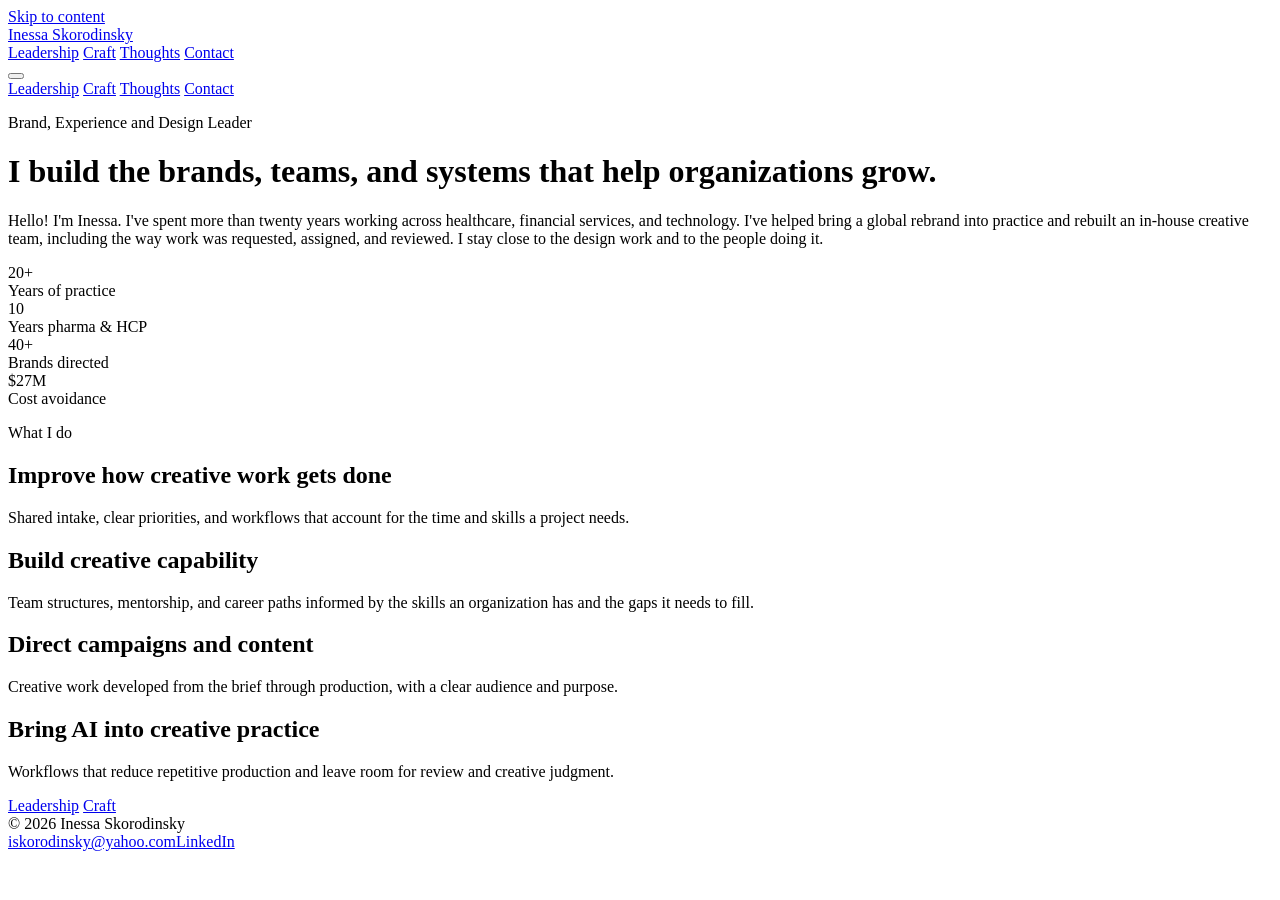
==== index.html @ 43c983c7 "Publish portfolio pages" ====
<!DOCTYPE html>
<html lang="en" class="no-js"><head><meta charset="UTF-8"><meta name="viewport" content="width=device-width, initial-scale=1"><title>Inessa Skorodinsky — Brand, Experience and Design Leader</title><meta name="description" content="Inessa Skorodinsky builds brands, creative teams, and the systems that help organizations grow. Selected work across healthcare, financial services, and technology."><link rel="canonical" href="https://inessaskorodinsky.com/"><meta property="og:title" content="Inessa Skorodinsky — Brand, Experience and Design Leader"><meta property="og:description" content="Inessa Skorodinsky builds brands, creative teams, and the systems that help organizations grow. Selected work across healthcare, financial services, and technology."><meta property="og:type" content="website"><meta property="og:url" content="https://inessaskorodinsky.com/"><meta property="og:image" content="https://inessaskorodinsky.com/assets/has-cover.webp"><meta name="twitter:card" content="summary_large_image"><meta name="theme-color" content="#ffffff"><link rel="icon" href="assets/favicon.svg" type="image/svg+xml"><link rel="preconnect" href="https://fonts.googleapis.com"><link rel="preconnect" href="https://fonts.gstatic.com" crossorigin><link href="https://fonts.googleapis.com/css2?family=DM+Serif+Display&amp;family=Inter:wght@300;400;500&amp;display=swap" rel="stylesheet"><link rel="stylesheet" href="assets/style.css?v=20260922"><script>document.documentElement.classList.remove('no-js')</script><script type="application/ld+json">{"@context": "https://schema.org", "@type": "WebPage", "name": "Inessa Skorodinsky \u2014 Brand, Experience and Design Leader", "url": "https://inessaskorodinsky.com/", "description": "Inessa Skorodinsky builds brands, creative teams, and the systems that help organizations grow. Selected work across healthcare, financial services, and technology.", "about": {"@type": "Person", "@id": "https://inessaskorodinsky.com/#person", "name": "Inessa Skorodinsky", "jobTitle": "Brand, Experience and Design Leader", "url": "https://inessaskorodinsky.com/", "sameAs": ["https://www.linkedin.com/in/inessaskorodinsky"]}}</script><script src="assets/site.js?v=20260922" defer></script></head><body><a class="skip-link" href="#main">Skip to content</a><div class="wrap">
<nav class="sitenav" aria-label="Main navigation">
  <a class="nav-name" href="index.html">Inessa Skorodinsky</a>
  <div class="nav-links">
    <a href="leadership.html">Leadership</a>
    <a href="craft.html">Craft</a>
    <a href="thoughts.html">Thoughts</a>
    <a href="contact.html">Contact</a>
  </div>
  <button class="burger" aria-label="Menu" aria-expanded="false" aria-controls="mobile-nav" type="button"><span></span><span></span><span></span></button>
  <div class="mobile-menu" id="mobile-nav">
    <a href="leadership.html">Leadership</a>
    <a href="craft.html">Craft</a>
    <a href="thoughts.html">Thoughts</a>
    <a href="contact.html">Contact</a>
  </div>
</nav>
<main id="main" tabindex="-1"><div class="sec">
  <p class="eyebrow">Brand, Experience and Design Leader</p>
  <h1>I build the brands, teams, and systems that help organizations grow.</h1>
  <p class="lede">Hello! I'm Inessa. I've spent more than twenty years working across healthcare, financial services, and technology. I've helped bring a global rebrand into practice and rebuilt an in-house creative team, including the way work was requested, assigned, and reviewed. I stay close to the design work and to the people doing it.</p>
</div>
<div class="sec">
  <div class="grid g4">
    <div class="cell"><div class="num">20+</div><div class="lbl">Years of practice</div></div>
    <div class="cell"><div class="num">10</div><div class="lbl">Years pharma &amp; HCP</div></div>
    <div class="cell"><div class="num">40+</div><div class="lbl">Brands directed</div></div>
    <div class="cell"><div class="num">$27M</div><div class="lbl">Cost avoidance</div></div>
  </div>
</div>
<div class="sec">
  <p class="slabel">What I do</p>
  <div class="grid g2 capabilities">
    <div class="cell"><h2>Improve how creative work gets done</h2><p>Shared intake, clear priorities, and workflows that account for the time and skills a project needs.</p></div>
    <div class="cell"><h2>Build creative capability</h2><p>Team structures, mentorship, and career paths informed by the skills an organization has and the gaps it needs to fill.</p></div>
    <div class="cell"><h2>Direct campaigns and content</h2><p>Creative work developed from the brief through production, with a clear audience and purpose.</p></div>
    <div class="cell"><h2>Bring AI into creative practice</h2><p>Workflows that reduce repetitive production and leave room for review and creative judgment.</p></div>
  </div>
</div>
<div class="sec">
  <div class="entry">
    <a href="leadership.html"><span class="entry-title">Leadership</span></a>
    <a href="craft.html"><span class="entry-title">Craft</span></a>
  </div>
</div>
</main><footer class="footer">
  <span>© 2026 Inessa Skorodinsky</span>
  <div class="flinks"><a href="mailto:iskorodinsky@yahoo.com">iskorodinsky@yahoo.com</a><a href="https://www.linkedin.com/in/inessaskorodinsky" target="_blank" rel="me noopener">LinkedIn</a></div>
</footer>
</div></body></html>
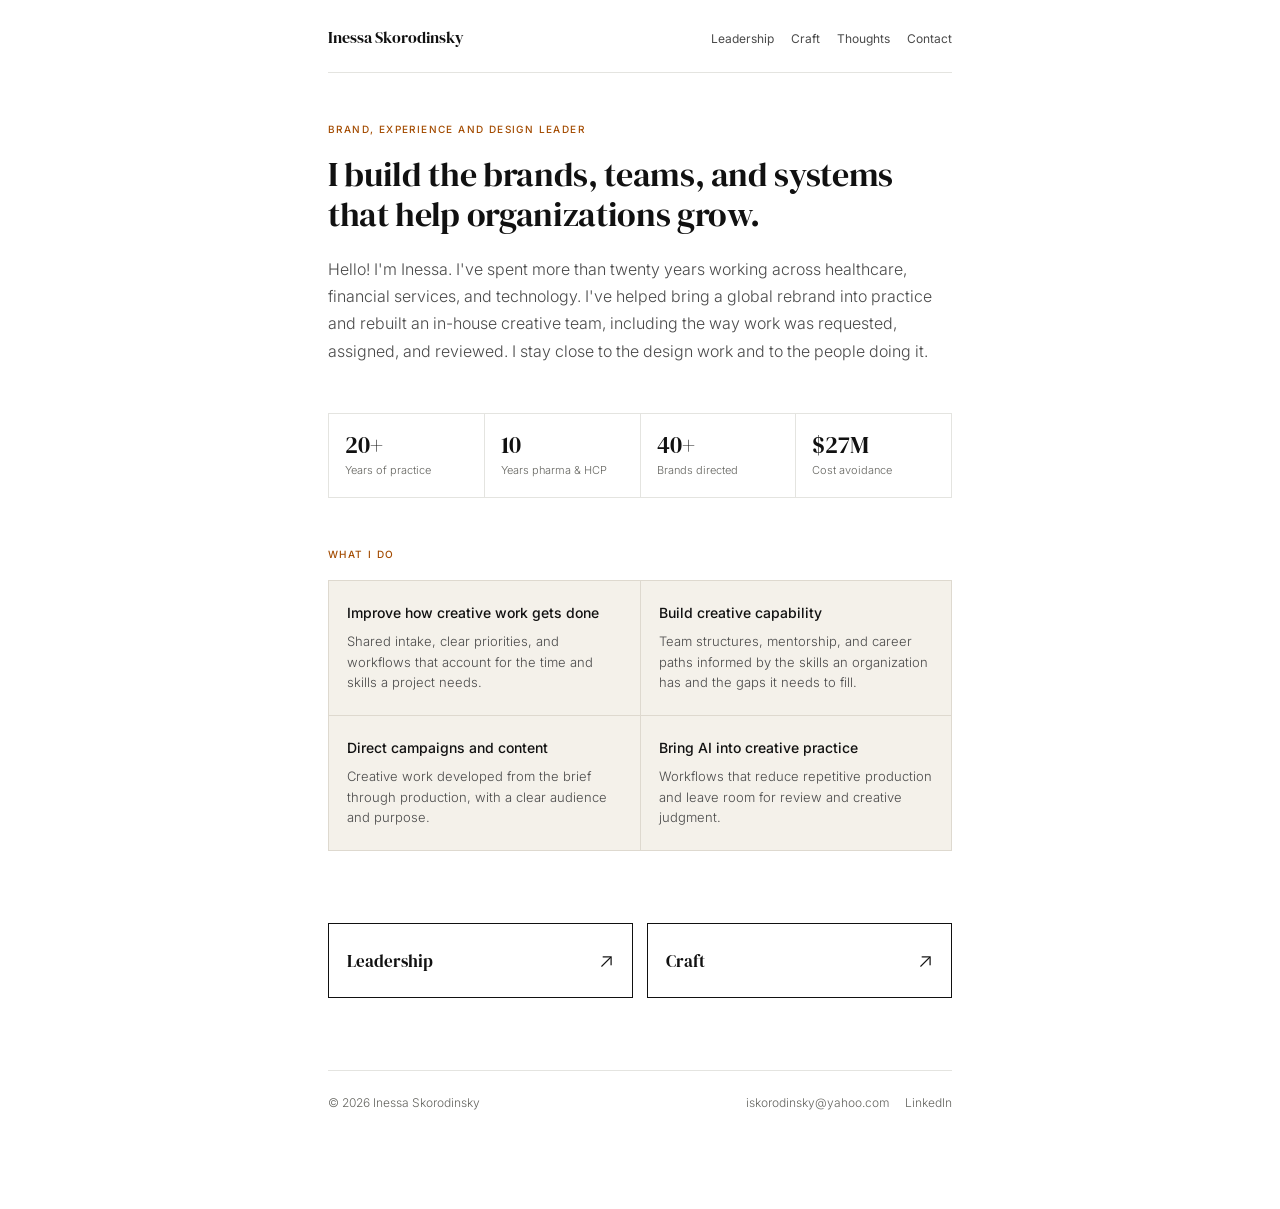
==== commit c4f50590: "Connect portfolio pages to Google Analytics" ====
--- a/index.html
+++ b/index.html
@@ -1,5 +1,14 @@
 <!DOCTYPE html>
-<html lang="en" class="no-js"><head><meta charset="UTF-8"><meta name="viewport" content="width=device-width, initial-scale=1"><title>Inessa Skorodinsky — Brand, Experience and Design Leader</title><meta name="description" content="Inessa Skorodinsky builds brands, creative teams, and the systems that help organizations grow. Selected work across healthcare, financial services, and technology."><link rel="canonical" href="https://inessaskorodinsky.com/"><meta property="og:title" content="Inessa Skorodinsky — Brand, Experience and Design Leader"><meta property="og:description" content="Inessa Skorodinsky builds brands, creative teams, and the systems that help organizations grow. Selected work across healthcare, financial services, and technology."><meta property="og:type" content="website"><meta property="og:url" content="https://inessaskorodinsky.com/"><meta property="og:image" content="https://inessaskorodinsky.com/assets/has-cover.webp"><meta name="twitter:card" content="summary_large_image"><meta name="theme-color" content="#ffffff"><link rel="icon" href="assets/favicon.svg" type="image/svg+xml"><link rel="preconnect" href="https://fonts.googleapis.com"><link rel="preconnect" href="https://fonts.gstatic.com" crossorigin><link href="https://fonts.googleapis.com/css2?family=DM+Serif+Display&amp;family=Inter:wght@300;400;500&amp;display=swap" rel="stylesheet"><link rel="stylesheet" href="assets/style.css?v=20260922"><script>document.documentElement.classList.remove('no-js')</script><script type="application/ld+json">{"@context": "https://schema.org", "@type": "WebPage", "name": "Inessa Skorodinsky \u2014 Brand, Experience and Design Leader", "url": "https://inessaskorodinsky.com/", "description": "Inessa Skorodinsky builds brands, creative teams, and the systems that help organizations grow. Selected work across healthcare, financial services, and technology.", "about": {"@type": "Person", "@id": "https://inessaskorodinsky.com/#person", "name": "Inessa Skorodinsky", "jobTitle": "Brand, Experience and Design Leader", "url": "https://inessaskorodinsky.com/", "sameAs": ["https://www.linkedin.com/in/inessaskorodinsky"]}}</script><script src="assets/site.js?v=20260922" defer></script></head><body><a class="skip-link" href="#main">Skip to content</a><div class="wrap">
+<html lang="en" class="no-js"><head>
+<!-- Google Analytics: portfolio visitor measurement -->
+<script async src="https://www.googletagmanager.com/gtag/js?id=G-LK6W23M2PF"></script>
+<script>
+window.dataLayer = window.dataLayer || [];
+function gtag(){dataLayer.push(arguments);}
+gtag('js', new Date());
+gtag('config', 'G-LK6W23M2PF', {allow_google_signals: false, allow_ad_personalization_signals: false});
+</script>
+<meta charset="UTF-8"><meta name="viewport" content="width=device-width, initial-scale=1"><title>Inessa Skorodinsky — Brand, Experience and Design Leader</title><meta name="description" content="Inessa Skorodinsky builds brands, creative teams, and the systems that help organizations grow. Selected work across healthcare, financial services, and technology."><link rel="canonical" href="https://inessaskorodinsky.com/"><meta property="og:title" content="Inessa Skorodinsky — Brand, Experience and Design Leader"><meta property="og:description" content="Inessa Skorodinsky builds brands, creative teams, and the systems that help organizations grow. Selected work across healthcare, financial services, and technology."><meta property="og:type" content="website"><meta property="og:url" content="https://inessaskorodinsky.com/"><meta property="og:image" content="https://inessaskorodinsky.com/assets/has-cover.webp"><meta name="twitter:card" content="summary_large_image"><meta name="theme-color" content="#ffffff"><link rel="icon" href="assets/favicon.svg" type="image/svg+xml"><link rel="preconnect" href="https://fonts.googleapis.com"><link rel="preconnect" href="https://fonts.gstatic.com" crossorigin><link href="https://fonts.googleapis.com/css2?family=DM+Serif+Display&amp;family=Inter:wght@300;400;500&amp;display=swap" rel="stylesheet"><link rel="stylesheet" href="assets/style.css?v=20260922"><script>document.documentElement.classList.remove('no-js')</script><script type="application/ld+json">{"@context": "https://schema.org", "@type": "WebPage", "name": "Inessa Skorodinsky \u2014 Brand, Experience and Design Leader", "url": "https://inessaskorodinsky.com/", "description": "Inessa Skorodinsky builds brands, creative teams, and the systems that help organizations grow. Selected work across healthcare, financial services, and technology.", "about": {"@type": "Person", "@id": "https://inessaskorodinsky.com/#person", "name": "Inessa Skorodinsky", "jobTitle": "Brand, Experience and Design Leader", "url": "https://inessaskorodinsky.com/", "sameAs": ["https://www.linkedin.com/in/inessaskorodinsky"]}}</script><script src="assets/site.js?v=20260922" defer></script></head><body><a class="skip-link" href="#main">Skip to content</a><div class="wrap">
 <nav class="sitenav" aria-label="Main navigation">
   <a class="nav-name" href="index.html">Inessa Skorodinsky</a>
   <div class="nav-links">
@@ -48,4 +57,4 @@
   <span>© 2026 Inessa Skorodinsky</span>
   <div class="flinks"><a href="mailto:iskorodinsky@yahoo.com">iskorodinsky@yahoo.com</a><a href="https://www.linkedin.com/in/inessaskorodinsky" target="_blank" rel="me noopener">LinkedIn</a></div>
 </footer>
-</div></body></html>+</div></body></html>
--- a/assets/style.css
+++ b/assets/style.css
@@ -0,0 +1,222 @@
+
+*{margin:0;padding:0;box-sizing:border-box}
+:root{
+  --bg:#ffffff;--bg2:#f6f6f4;--t:#111111;--t2:#4a4a4a;--t3:#8a8a8a;
+  --bd:#e4e4e0;--bds:#111111;
+}
+html,body{height:100%}
+body{background:var(--bg);color:var(--t);font-family:'Inter',sans-serif;font-weight:300;font-size:15px;line-height:1.65}
+img{max-width:100%;display:block}
+
+/* ── SHELL ── */
+.shell{display:flex;height:100vh;overflow:hidden}
+.sidebar{width:190px;flex-shrink:0;border-right:0.5px solid var(--bd);padding:20px 0;background:var(--bg2);display:flex;flex-direction:column;gap:2px;overflow-y:auto}
+.sidebar button{background:none;border:none;text-align:left;padding:9px 20px;font-family:'Inter',sans-serif;font-size:12px;font-weight:400;color:var(--t2);cursor:pointer;letter-spacing:0.02em;width:100%}
+.sidebar button:hover{background:var(--bd);color:var(--t)}
+.sidebar button.active{background:var(--t);color:#fff;font-weight:500}
+.sidebar-label{font-size:10px;letter-spacing:0.12em;text-transform:uppercase;color:#C45E00;padding:16px 20px 6px;font-weight:500}
+.content{flex:1;overflow-y:auto;min-width:0}
+
+/* ── PAGES ── */
+.page{display:none}
+.page.active{display:block}
+
+/* ── WRAP ── */
+.wrap{max-width:680px;margin:0 auto;padding:0 28px 80px}
+
+/* ── SITE NAV ── */
+.sitenav{padding:24px 0 22px;display:flex;justify-content:space-between;align-items:baseline;border-bottom:0.5px solid var(--bd);position:relative}
+.nav-name{font-family:'DM Serif Display',serif;font-size:16px;cursor:pointer}
+.nav-links{display:flex;gap:20px}
+.nav-links a{font-size:12px;font-weight:400;color:var(--t2);text-decoration:none;cursor:pointer}
+.nav-links a:hover,.nav-links a.cur{color:var(--t)}
+.burger{display:none;background:none;border:none;cursor:pointer;padding:2px;flex-direction:column;gap:5px}
+.burger span{display:block;width:22px;height:1px;background:var(--t)}
+.mobile-menu{display:none;position:absolute;top:calc(100% + 1px);right:0;background:var(--bg);border:0.5px solid var(--bd);z-index:100;min-width:180px;flex-direction:column}
+.mobile-menu a{font-size:13px;padding:13px 20px;color:var(--t2);cursor:pointer;border-bottom:0.5px solid var(--bd);text-decoration:none;display:block}
+.mobile-menu a:last-child{border-bottom:none}
+.mobile-menu a:hover,.mobile-menu a.cur{color:var(--t)}
+.mobile-menu.open{display:flex}
+
+/* ── TYPE ── */
+.eyebrow{font-size:10px;font-weight:500;letter-spacing:0.14em;text-transform:uppercase;color:#C45E00}
+h1{font-family:'DM Serif Display',serif;font-weight:400;font-size:34px;line-height:1.18;letter-spacing:-0.01em;margin-top:16px}
+h2{font-family:'DM Serif Display',serif;font-weight:400;font-size:22px;line-height:1.25}
+h3.chapter{font-family:'DM Serif Display',serif;font-weight:400;font-size:20px;line-height:1.3;margin-bottom:14px}
+.lede{font-size:16px;color:var(--t2);line-height:1.7;margin-top:22px}
+.body-copy{font-size:15px;color:var(--t2);line-height:1.75;margin-top:14px}
+.sec{padding:48px 0 0}
+.rule{border:none;border-top:0.5px solid var(--bd);margin:48px 0 0}
+
+/* ── GRIDS ── */
+.grid{display:grid;gap:1px;background:var(--bd);border:1px solid var(--bd)}
+.g4{grid-template-columns:repeat(4,1fr)}
+.g3{grid-template-columns:repeat(3,1fr)}
+.g2{grid-template-columns:repeat(2,1fr)}
+.cell{background:var(--bg);padding:18px 16px}
+.cell .num{font-family:'DM Serif Display',serif;font-size:24px;line-height:1.1}
+.cell .lbl{font-size:11px;color:var(--t3);margin-top:5px;line-height:1.4}
+.cell h3{font-size:13px;font-weight:500;margin-bottom:5px}
+.cell p{font-size:12.5px;color:var(--t2);line-height:1.5}
+
+/* ── LABELS / LISTS ── */
+.slabel{font-size:10px;font-weight:500;letter-spacing:0.14em;text-transform:uppercase;color:#C45E00;margin-bottom:18px}
+.ruled{list-style:none}
+.ruled li{display:flex;justify-content:space-between;gap:20px;padding:12px 0;border-top:0.5px solid var(--bd);font-size:13.5px;flex-wrap:wrap}
+.ruled li:last-child{border-bottom:0.5px solid var(--bd)}
+.rmeta{color:var(--t3);font-size:12px}
+
+/* ── INSET ── */
+.inset{background:var(--bg2);border:1px solid var(--bd);padding:22px 24px}
+.inset p{font-size:13.5px;color:var(--t2)}
+
+/* ── ARTIFACTS ── */
+.artifact{padding-top:48px}
+.results{border-left:2px solid var(--bds);padding:4px 0 4px 18px;margin-top:22px}
+.results .slabel{margin-bottom:6px;color:#C45E00}
+.results p{font-size:13.5px;color:var(--t2)}
+
+/* ── CASE ── */
+.case-meta{font-size:12px;color:var(--t3);margin-top:5px}
+.case-body{margin-top:14px;font-size:14px;color:var(--t2);line-height:1.65}
+
+/* ── DISCIPLINE HEADERS ── */
+.disc-header{border-left:2px solid var(--bds);padding:4px 0 4px 20px;margin-top:56px;margin-bottom:0}
+.disc-header .slabel{color:#C45E00;margin-bottom:6px}
+.disc-header h2{color:var(--t);font-size:22px;margin-top:4px}
+
+/* ── DISC NAV ── */
+.disc-nav{display:flex;flex-wrap:wrap;gap:8px 20px;margin-top:24px}
+.disc-nav a{font-size:10px;font-weight:500;letter-spacing:0.14em;text-transform:uppercase;color:var(--t3);text-decoration:none;cursor:pointer;padding-bottom:2px;border-bottom:1px solid transparent}
+.disc-nav a:hover{color:var(--t);border-bottom-color:var(--bd)}
+
+/* ── CAROUSEL ── */
+.carousel{position:relative;margin-top:24px;max-width:100%}
+.carousel-track{overflow:hidden}
+.carousel-slide{display:none}
+.carousel-slide.active{display:block}
+.carousel-slide img{width:100%;display:block}
+.bridge{font-size:13px;color:var(--t3);margin-top:28px;font-style:italic}
+.carousel-controls{display:flex;align-items:center;justify-content:space-between;margin-top:12px}
+.carousel-btn{background:none;border:1px solid var(--bd);padding:8px 16px;font-family:'Inter',sans-serif;font-size:12px;cursor:pointer;color:var(--t2)}
+.carousel-btn:hover{border-color:var(--t);color:var(--t)}
+.carousel-counter{font-size:12px;color:var(--t3)}
+
+/* ── THINKING TOC ── */
+.toc{display:flex;flex-direction:column;gap:0;margin-top:24px;border:0.5px solid var(--bd)}
+.toc a{font-size:13px;color:var(--t2);padding:13px 18px;border-bottom:0.5px solid var(--bd);cursor:pointer;text-decoration:none;display:flex;justify-content:space-between;align-items:baseline}
+.toc a:last-child{border-bottom:none}
+.toc a:hover{color:var(--t);background:var(--bg2)}
+.toc-num{font-family:'DM Serif Display',serif;font-size:13px;color:var(--t3)}
+.thinking-chapter{padding-top:56px}
+.chapter-label{font-size:10px;font-weight:500;letter-spacing:0.14em;text-transform:uppercase;color:#C45E00;margin-bottom:12px}
+.chapter-soon{color:var(--t3)}
+
+/* ── ENTRY BUTTONS ── */
+.entry{display:grid;grid-template-columns:1fr 1fr;gap:14px;margin-top:24px}
+.entry a{border:1px solid var(--bds);padding:14px 18px;display:block;cursor:pointer;text-decoration:none;color:var(--t)}
+.entry a:hover{background:var(--t);color:#fff}
+.entry-title{font-family:'DM Serif Display',serif;font-size:17px;margin-top:4px;display:block}
+
+/* ── PAGE NAV ── */
+.pagenav{display:grid;grid-template-columns:1fr 1fr;gap:14px;margin-top:64px}
+.pagenav a{border:1px solid var(--bd);padding:16px 18px;font-size:13px;color:var(--t2);display:block;text-decoration:none;cursor:pointer}
+.pagenav a:hover{border-color:var(--bds);color:var(--t)}
+.pdir{display:block;font-size:10px;letter-spacing:0.14em;text-transform:uppercase;color:var(--t3);margin-bottom:3px}
+
+/* ── FOOTER ── */
+.footer{margin-top:72px;border-top:0.5px solid var(--bd);padding:22px 0 40px;display:flex;justify-content:space-between;font-size:12px;color:var(--t3);flex-wrap:wrap;gap:10px}
+.footer .flinks{display:flex;gap:16px}
+
+/* ── ABOUT GRID ── */
+.about-grid{display:grid;grid-template-columns:1fr 1fr 1fr;gap:1px;background:var(--bd);border:1px solid var(--bd)}
+.about-cell{background:var(--bg);padding:16px}
+.about-cell h3{font-size:12px;font-weight:500;margin-bottom:4px}
+.about-cell p{font-size:12px;color:var(--t2)}
+
+/* ── PH PLACEHOLDERS ── */
+.ph{background:var(--bg2);border:1.5px dashed var(--bd);display:flex;flex-direction:column;align-items:center;justify-content:center;text-align:center;padding:20px 16px;color:var(--t3);font-size:11px;letter-spacing:0.04em;line-height:1.7;gap:8px}
+.ph-wide{aspect-ratio:16/9}
+.ph svg{opacity:0.3}
+figure{margin-top:24px}
+figcaption{font-size:12px;color:var(--t3);margin-top:8px;line-height:1.5}
+
+/* ── MOBILE ── */
+@media(max-width:640px){
+  .sidebar{display:none}
+  .shell{display:block;height:auto;overflow:visible}
+  .content{overflow:visible}
+  .nav-links{display:none}
+  .burger{display:flex}
+  h1{font-size:28px}
+  .g4{grid-template-columns:1fr 1fr}
+  .g3{grid-template-columns:1fr 1fr}
+  .entry{grid-template-columns:1fr}
+  .pagenav{grid-template-columns:1fr}
+  .about-grid{grid-template-columns:1fr 1fr}
+}
+
+/* Shared production layout */
+:root{--t3:#656560;--accent:#a34b00}
+html{height:auto;scroll-behavior:smooth;scroll-padding-top:24px}
+body{height:auto;-webkit-font-smoothing:antialiased}
+a{color:inherit;text-underline-offset:4px}
+a:focus-visible,button:focus-visible{outline:2px solid var(--accent);outline-offset:5px}
+.wrap{width:100%;max-width:680px;padding:0 28px 56px}
+.sitenav{gap:16px}.nav-name{text-decoration:none;white-space:nowrap}
+.nav-links{gap:17px}.nav-links .cur{box-shadow:0 2px var(--accent);padding-bottom:5px}
+.eyebrow,.slabel,.chapter-label,.disc-header .slabel,.results .slabel{color:var(--accent)}
+.body-copy+.body-copy{margin-top:16px}
+.footer .flinks{flex-wrap:wrap}.footer a{text-decoration:none}.footer a:hover{text-decoration:underline}
+.entry a{display:flex;justify-content:space-between;align-items:center;padding:20px 18px}
+.entry a:after{content:'↗';font-size:20px}.entry-title{margin:0}
+.entry a:hover{background:var(--bg2);color:var(--t)}
+.ruled li{display:grid;grid-template-columns:minmax(0,1fr) minmax(0,1.35fr);gap:16px;align-items:baseline}
+.rmeta{text-align:right;overflow-wrap:anywhere}.cell,.about-cell{min-width:0}
+.paired-work{display:grid;grid-template-columns:1fr 1fr;gap:18px}
+.paired-work figure{min-width:0}.paired-work figcaption{margin-top:8px}
+img{width:100%;height:auto}.image-link{display:block;cursor:zoom-in;text-decoration:none}
+.image-link:focus-visible{outline-offset:2px}.image-hint{margin-top:12px;color:var(--t3);font-size:12px}
+.carousel-slide:not(.active){display:none}.slide-caption{font-size:12px;color:var(--t3);margin-top:12px}
+.carousel-controls{gap:12px}.carousel-btn{min-height:44px;padding:9px 18px;background:#fff}
+.carousel-btn:hover{background:var(--bg2)}
+.no-js .carousel-slide{display:block;margin-bottom:24px}.no-js .carousel-controls{display:none}
+.no-js .burger{display:none}.no-js .nav-links{display:flex;flex-wrap:wrap}
+.skip-link{position:absolute;left:20px;top:-100px;background:white;padding:12px;z-index:200}.skip-link:focus{top:10px}
+.image-dialog{border:0;padding:20px;background:#fafaf8;width:min(96vw,1500px);max-width:96vw;max-height:94vh;margin:auto}
+.image-dialog::backdrop{background:rgb(17 17 17 / .8)}
+.dialog-toolbar{display:flex;gap:24px;align-items:center;justify-content:space-between;margin-bottom:14px;flex-wrap:wrap}
+.dialog-toolbar p{font-size:13px;flex:1}.dialog-toolbar a{font-size:12px}
+.dialog-close{font:inherit;background:white;border:1px solid var(--bd);padding:8px 16px;cursor:pointer;min-height:44px}
+.image-dialog img{max-height:75vh;object-fit:contain;width:100%}
+.toc a{gap:14px}.toc-num{white-space:nowrap}.thinking-chapter{scroll-margin-top:28px}
+@media(max-width:640px){
+.wrap{padding:0 24px 36px}.sitenav{padding-top:22px;align-items:center}.nav-name{font-size:18px}
+h1{font-size:32px;line-height:1.2}.sec{padding-top:36px}.artifact{padding-top:42px}
+.disc-header{margin-top:44px;padding-left:16px}.disc-header .slabel{font-size:10px}
+.disc-nav{gap:12px 18px}.disc-nav a{padding:6px 0}.lede{font-size:15px}
+.paired-work{gap:12px}.footer{margin-top:50px}.entry{grid-template-columns:1fr 1fr;gap:12px}
+.ruled li{grid-template-columns:1fr;gap:4px}.rmeta{text-align:left}
+.toc a{align-items:start}.toc-num{font-size:11px}.image-dialog{padding:12px}
+}
+@media(max-width:380px){.g2,.about-grid{grid-template-columns:1fr}.entry{grid-template-columns:1fr}.paired-work{grid-template-columns:1fr}}
+@media(prefers-reduced-motion:reduce){html{scroll-behavior:auto}}
+
+.entry a:has(.entry-note){display:grid;grid-template-columns:1fr auto;gap:8px 12px;align-content:start}
+.entry-note{grid-column:1/-1;grid-row:2;font-size:12px;line-height:1.5;color:var(--t2)}
+.entry a:has(.entry-note):after{grid-column:2;grid-row:1}
+.cell h2,.about-cell h2{font-family:Inter,sans-serif;font-size:13px;font-weight:500;line-height:1.4;margin-bottom:5px}
+.about-cell h2{font-size:12px}
+h2.chapter{font-family:'DM Serif Display',serif;font-size:22px;line-height:1.3;margin-bottom:14px}
+
+/* September 21 review comments */
+.capabilities{border-color:#ded9cf;background:#ded9cf}
+.capabilities>.cell{background:#f4f1ea;padding:22px 18px}
+.capabilities>.cell h2{font-size:14px;margin-bottom:8px}
+.capabilities>.cell p{font-size:13px;line-height:1.6}
+.about-intro{padding-top:0}
+@media(max-width:640px){.capabilities>.cell{padding:18px 15px}.about-intro{padding-top:0}}
+
+.brand-example{margin-top:40px}.brand-example h3{font-family:"DM Serif Display",serif;font-size:22px;line-height:1.25;font-weight:400}
+
+.sample-image{display:block}.contact-philosophy h1{margin-bottom:24px}.contact-philosophy .body-copy+.body-copy{margin-top:20px}
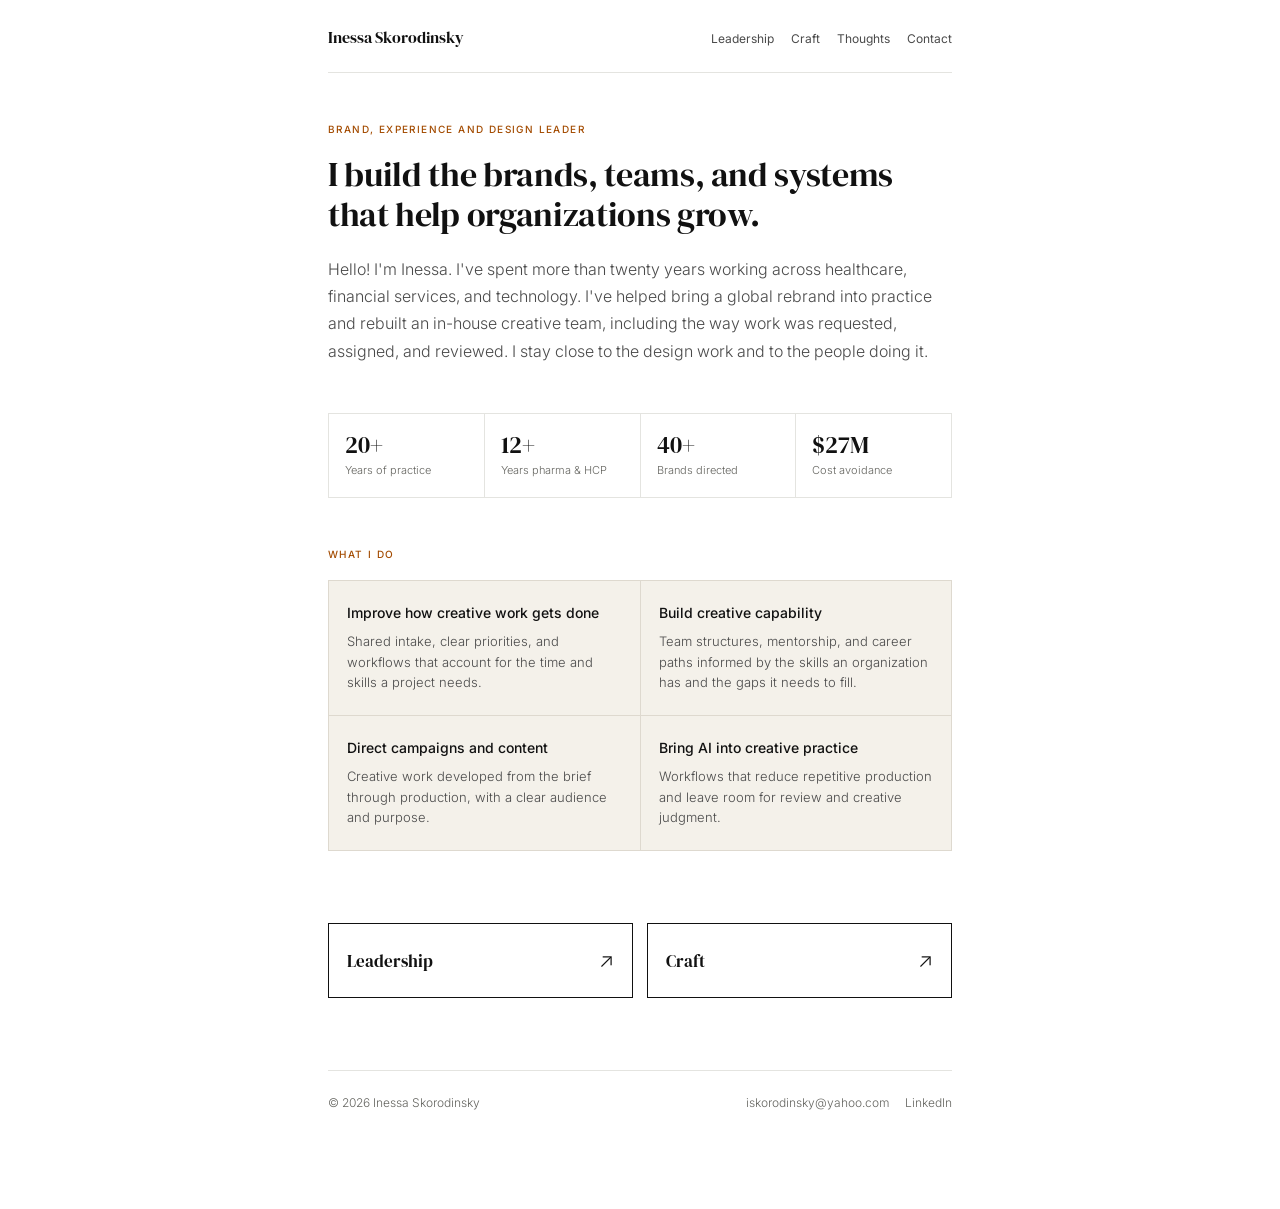
==== commit 7507fd25: "Update pharma experience to 12+ years" ====
--- a/index.html
+++ b/index.html
@@ -33,7 +33,7 @@
 <div class="sec">
   <div class="grid g4">
     <div class="cell"><div class="num">20+</div><div class="lbl">Years of practice</div></div>
-    <div class="cell"><div class="num">10</div><div class="lbl">Years pharma &amp; HCP</div></div>
+    <div class="cell"><div class="num">12+</div><div class="lbl">Years pharma &amp; HCP</div></div>
     <div class="cell"><div class="num">40+</div><div class="lbl">Brands directed</div></div>
     <div class="cell"><div class="num">$27M</div><div class="lbl">Cost avoidance</div></div>
   </div>
--- a/assets/style.css
+++ b/assets/style.css
@@ -7,6 +7,7 @@
 html,body{height:100%}
 body{background:var(--bg);color:var(--t);font-family:'Inter',sans-serif;font-weight:300;font-size:15px;line-height:1.65}
 img{max-width:100%;display:block}
+video{max-width:100%;display:block}
 
 /* ── SHELL ── */
 .shell{display:flex;height:100vh;overflow:hidden}
@@ -47,6 +48,11 @@
 .body-copy{font-size:15px;color:var(--t2);line-height:1.75;margin-top:14px}
 .sec{padding:48px 0 0}
 .rule{border:none;border-top:0.5px solid var(--bd);margin:48px 0 0}
+
+/* ── FEATURED VIDEO ── */
+.video-feature{margin-top:26px}
+.video-feature video{width:100%;aspect-ratio:16/9;background:#111;border:0.5px solid var(--bd);object-fit:cover}
+.video-feature figcaption{margin-top:10px;font-size:11px;line-height:1.5;color:var(--t3)}
 
 /* ── GRIDS ── */
 .grid{display:grid;gap:1px;background:var(--bd);border:1px solid var(--bd)}
@@ -190,6 +196,10 @@
 .dialog-close{font:inherit;background:white;border:1px solid var(--bd);padding:8px 16px;cursor:pointer;min-height:44px}
 .image-dialog img{max-height:75vh;object-fit:contain;width:100%}
 .toc a{gap:14px}.toc-num{white-space:nowrap}.thinking-chapter{scroll-margin-top:28px}
+.thinking-chapter h3.chapter{margin-top:28px;margin-bottom:0}
+.thinking-chapter .pullquote{margin:26px 0 10px;padding:4px 0 4px 22px;border-left:2px solid #C45E00;font-family:'DM Serif Display',serif;font-size:20px;line-height:1.42;color:var(--t)}
+.thinking-chapter ul,.thinking-chapter ol{margin:16px 0 0 22px;color:var(--t2)}
+.thinking-chapter li{padding:3px 0 3px 5px}
 @media(max-width:640px){
 .wrap{padding:0 24px 36px}.sitenav{padding-top:22px;align-items:center}.nav-name{font-size:18px}
 h1{font-size:32px;line-height:1.2}.sec{padding-top:36px}.artifact{padding-top:42px}
